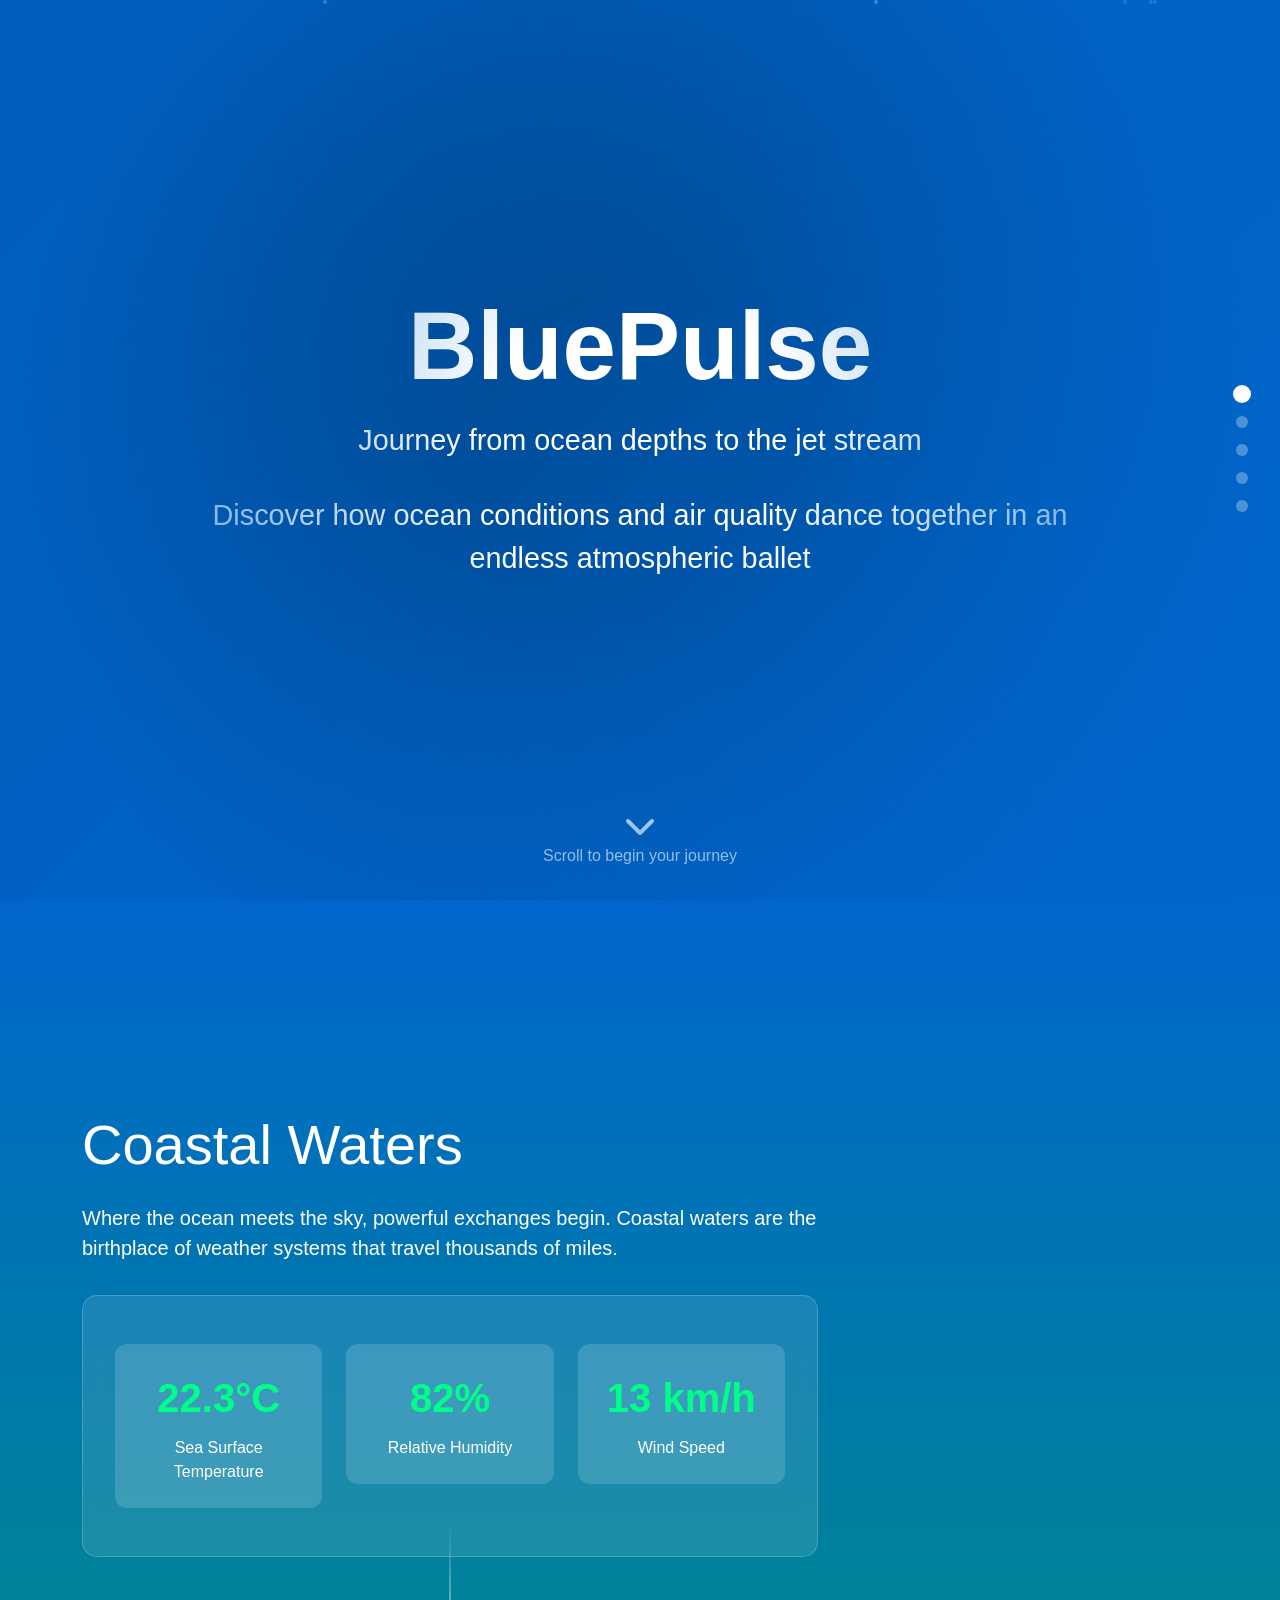
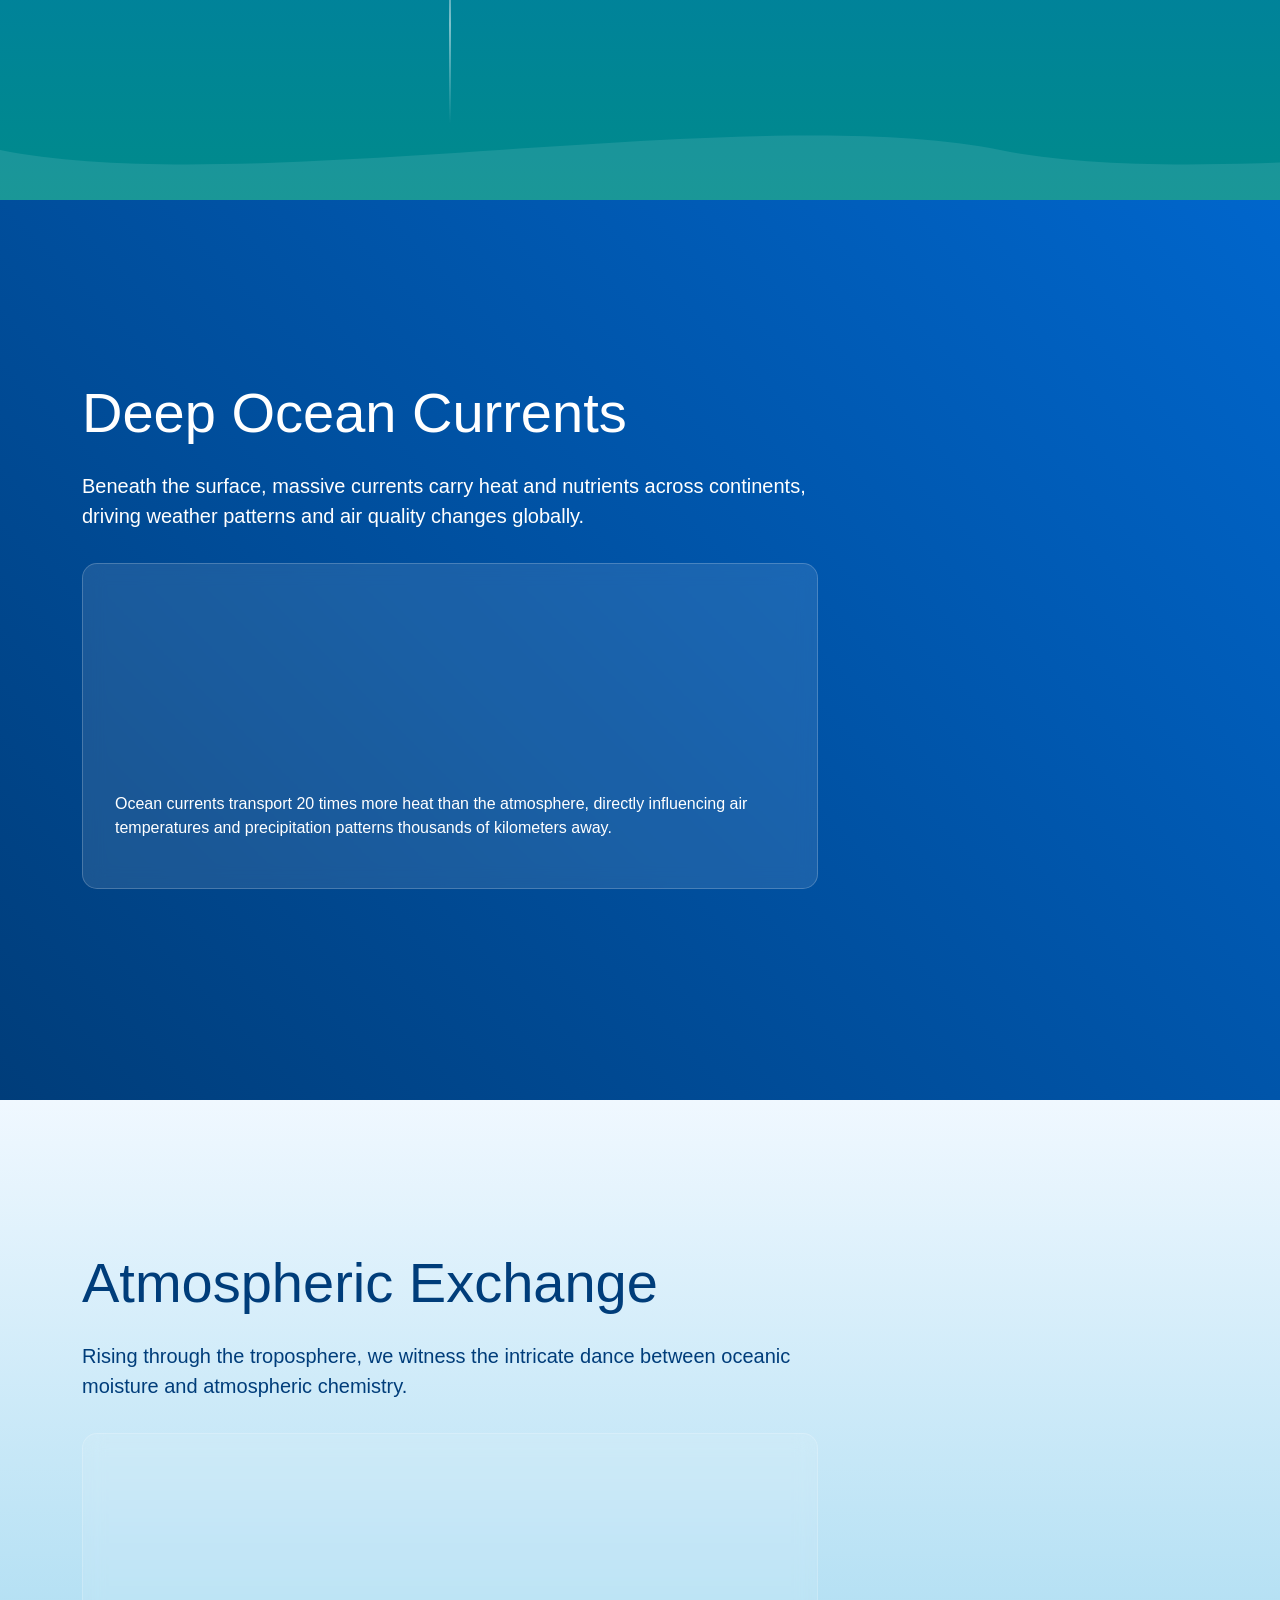
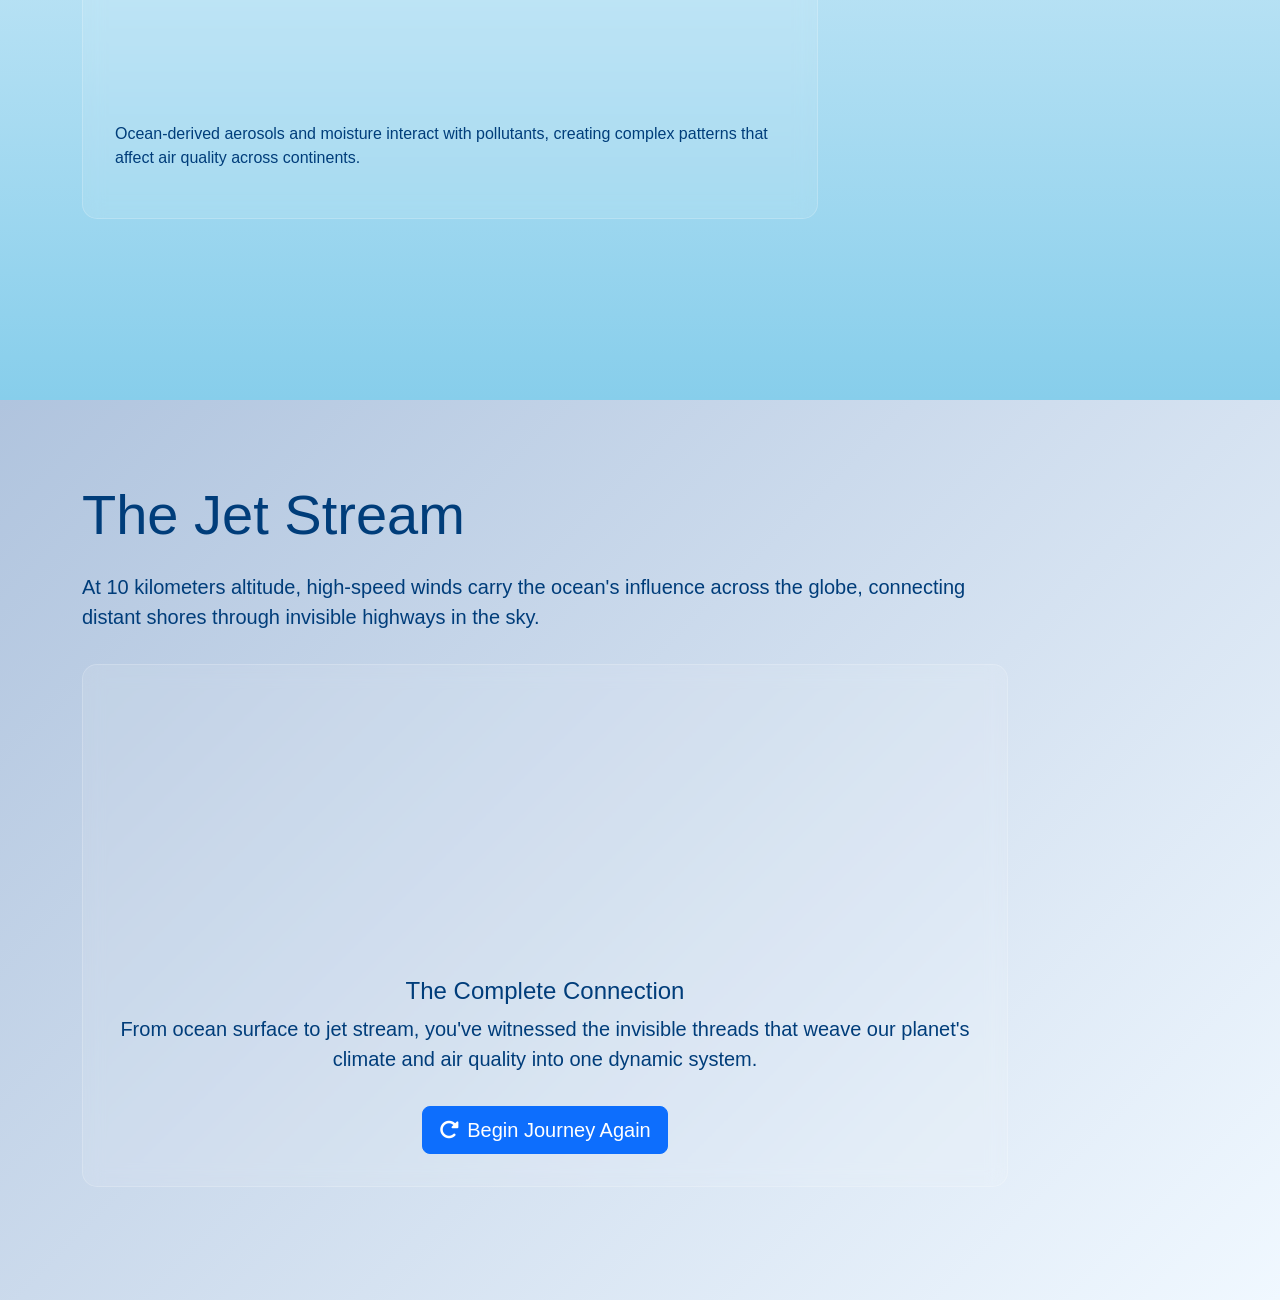
==== index.html @ 776483b1 "renamed the landing pade source file to index.html" ====
<!DOCTYPE html>
<html lang="en">
<head>
    <meta charset="UTF-8">
    <meta name="viewport" content="width=device-width, initial-scale=1.0">
    <title>BluePulse - Ocean to Atmosphere Journey</title>
    <link href="https://cdnjs.cloudflare.com/ajax/libs/bootstrap/5.3.2/css/bootstrap.min.css" rel="stylesheet">
    <link href="https://cdnjs.cloudflare.com/ajax/libs/font-awesome/6.4.0/css/all.min.css" rel="stylesheet">
    

    <style>
        :root {
            --ocean-blue: #0066cc;
            --deep-blue: #003d7a;
            --sky-blue: #87ceeb;
            --cloud-white: #f0f8ff;
            --wave-teal: #008b8b;
            --air-gray: #b0c4de;
        }

        * {
            margin: 0;
            padding: 0;
            box-sizing: border-box;
        }

        body {
            font-family: 'Segoe UI', Tahoma, Geneva, Verdana, sans-serif;
            overflow-x: hidden;
            background: linear-gradient(180deg, var(--deep-blue) 0%, var(--ocean-blue) 50%, var(--sky-blue) 100%);
        }

        .scroll-section {
            min-height: 100vh;
            display: flex;
            align-items: center;
            position: relative;
            padding: 2rem 0;
        }

        .hero-section {
            background: linear-gradient(135deg, var(--deep-blue) 0%, var(--ocean-blue) 100%);
            color: white;
            text-align: center;
            position: relative;
            overflow: hidden;
        }

        .hero-content h1 {
            font-size: clamp(2.5rem, 8vw, 6rem);
            font-weight: 700;
            margin-bottom: 1rem;
            animation: fadeInUp 1s ease-out;
        }

        .hero-content p {
            font-size: clamp(1.2rem, 3vw, 1.8rem);
            margin-bottom: 2rem;
            animation: fadeInUp 1s ease-out 0.3s both;
        }

        .floating-particles {
            position: absolute;
            width: 100%;
            height: 100%;
            overflow: hidden;
        }

        .particle {
            position: absolute;
            width: 4px;
            height: 4px;
            background: rgba(255, 255, 255, 0.6);
            border-radius: 50%;
            animation: float 6s infinite linear;
        }

        .coastline-section {
            background: linear-gradient(to bottom, var(--ocean-blue), var(--wave-teal));
            color: white;
        }

        .ocean-section {
            background: linear-gradient(45deg, var(--deep-blue), var(--ocean-blue));
            color: white;
        }

        .atmosphere-section {
            background: linear-gradient(to top, var(--sky-blue), var(--cloud-white));
            color: var(--deep-blue);
        }

        .jetstream-section {
            background: linear-gradient(135deg, var(--air-gray), var(--cloud-white));
            color: var(--deep-blue);
        }

        .data-visualization {
            background: rgba(255, 255, 255, 0.1);
            border-radius: 15px;
            padding: 2rem;
            margin: 2rem 0;
            backdrop-filter: blur(10px);
            border: 1px solid rgba(255, 255, 255, 0.2);
        }

        .wave-animation {
            position: absolute;
            bottom: 0;
            left: 0;
            width: 100%;
            height: 100px;
            background: url("data:image/svg+xml,%3Csvg xmlns='http://www.w3.org/2000/svg' viewBox='0 0 1200 120'%3E%3Cpath d='M0,60 C300,120 900,0 1200,60 L1200,120 L0,120 Z' fill='rgba(255,255,255,0.1)'/%3E%3C/svg%3E") repeat-x;
            animation: wave 3s ease-in-out infinite;
        }

        .progress-indicator {
            position: fixed;
            top: 50%;
            right: 2rem;
            transform: translateY(-50%);
            z-index: 1000;
            display: flex;
            flex-direction: column;
            gap: 1rem;
        }

        .progress-dot {
            width: 12px;
            height: 12px;
            border-radius: 50%;
            background: rgba(255, 255, 255, 0.3);
            transition: all 0.3s ease;
            cursor: pointer;
        }

        .progress-dot.active {
            background: white;
            transform: scale(1.5);
        }

        .metric-card {
            background: rgba(255, 255, 255, 0.15);
            border-radius: 12px;
            padding: 1.5rem;
            margin: 1rem 0;
            text-align: center;
            transform: translateY(20px);
            opacity: 0;
            transition: all 0.6s ease;
        }

        .metric-card.visible {
            transform: translateY(0);
            opacity: 1;
        }

        .metric-value {
            font-size: 2.5rem;
            font-weight: bold;
            margin-bottom: 0.5rem;
        }

        .flying-transition {
            position: fixed;
            top: 0;
            left: 0;
            width: 100%;
            height: 100%;
            background: radial-gradient(circle, transparent 20%, rgba(0, 102, 204, 0.8) 80%);
            pointer-events: none;
            opacity: 0;
            transition: opacity 0.5s ease;
            z-index: 999;
        }

        .flying-transition.active {
            opacity: 1;
        }

        .scroll-prompt {
            position: absolute;
            bottom: 2rem;
            left: 50%;
            transform: translateX(-50%);
            color: white;
            text-align: center;
            animation: bounce 2s infinite;
        }

        .connection-line {
            position: absolute;
            width: 2px;
            height: 200px;
            background: linear-gradient(to bottom, transparent, rgba(255, 255, 255, 0.5), transparent);
            left: 50%;
            transform: translateX(-50%);
            animation: pulse 2s infinite;
        }

        @keyframes fadeInUp {
            from {
                opacity: 0;
                transform: translateY(30px);
            }
            to {
                opacity: 1;
                transform: translateY(0);
            }
        }

        @keyframes float {
            0% {
                transform: translateY(100vh) rotate(0deg);
                opacity: 0;
            }
            10% {
                opacity: 1;
            }
            90% {
                opacity: 1;
            }
            100% {
                transform: translateY(-100px) rotate(360deg);
                opacity: 0;
            }
        }

        @keyframes wave {
            0%, 100% {
                transform: translateX(0);
            }
            50% {
                transform: translateX(-20px);
            }
        }

        @keyframes bounce {
            0%, 20%, 50%, 80%, 100% {
                transform: translateX(-50%) translateY(0);
            }
            40% {
                transform: translateX(-50%) translateY(-10px);
            }
            60% {
                transform: translateX(-50%) translateY(-5px);
            }
        }

        @keyframes pulse {
            0%, 100% {
                opacity: 0.5;
                transform: translateX(-50%) scaleY(1);
            }
            50% {
                opacity: 1;
                transform: translateX(-50%) scaleY(1.1);
            }
        }

        @media (max-width: 768px) {
            .progress-indicator {
                right: 1rem;
            }
            
            .data-visualization {
                padding: 1rem;
                margin: 1rem 0;
            }
            
            .metric-card {
                padding: 1rem;
            }
            
            .metric-value {
                font-size: 2rem;
            }
        }
    </style>
</head>
<body>
    <!-- Flying Transition Effect -->
    <div class="flying-transition" id="flyingTransition"></div>

    <!-- Progress Indicator -->
    <div class="progress-indicator" id="progressIndicator">
        <div class="progress-dot active" data-section="0"></div>
        <div class="progress-dot" data-section="1"></div>
        <div class="progress-dot" data-section="2"></div>
        <div class="progress-dot" data-section="3"></div>
        <div class="progress-dot" data-section="4"></div>
    </div>

    <!-- Hero Section -->
    <section class="scroll-section hero-section" id="section-0">
        <div class="floating-particles" id="particles"></div>
        <div class="container">
            <div class="row justify-content-center">
                <div class="col-lg-10">
                    <div class="hero-content">
                        <h1>BluePulse</h1>
                        <p>Journey from ocean depths to the jet stream</p>
                        <p class="lead">Discover how ocean conditions and air quality dance together in an endless atmospheric ballet</p>
                        <div class="scroll-prompt">
                            <i class="fas fa-chevron-down fa-2x"></i>
                            <div>Scroll to begin your journey</div>
                        </div>
                    </div>
                </div>
            </div>
        </div>
    </section>

    <!-- Coastline Section -->
    <section class="scroll-section coastline-section" id="section-1">
        <div class="wave-animation"></div>
        <div class="container">
            <div class="row">
                <div class="col-lg-8">
                    <h2 class="display-4 mb-4">Coastal Waters</h2>
                    <p class="lead">Where the ocean meets the sky, powerful exchanges begin. Coastal waters are the birthplace of weather systems that travel thousands of miles.</p>
                    
                    <div class="data-visualization">
                        <div class="row">
                            <div class="col-md-4">
                                <div class="metric-card" data-animate="coastline">
                                    <div class="metric-value" id="seaTemp">22.5°C</div>
                                    <div>Sea Surface Temperature</div>
                                </div>
                            </div>
                            <div class="col-md-4">
                                <div class="metric-card" data-animate="coastline">
                                    <div class="metric-value" id="humidity">78%</div>
                                    <div>Relative Humidity</div>
                                </div>
                            </div>
                            <div class="col-md-4">
                                <div class="metric-card" data-animate="coastline">
                                    <div class="metric-value" id="windSpeed">12 km/h</div>
                                    <div>Wind Speed</div>
                                </div>
                            </div>
                        </div>
                        <div class="connection-line"></div>
                    </div>
                </div>
            </div>
        </div>
    </section>

    <!-- Ocean Section -->
    <section class="scroll-section ocean-section" id="section-2">
        <div class="container">
            <div class="row">
                <div class="col-lg-8">
                    <h2 class="display-4 mb-4">Deep Ocean Currents</h2>
                    <p class="lead">Beneath the surface, massive currents carry heat and nutrients across continents, driving weather patterns and air quality changes globally.</p>
                    
                    <div class="data-visualization">
                        <div class="row">
                            <div class="col-md-6">
                                <div class="metric-card" data-animate="ocean">
                                    <div class="metric-value" id="currentSpeed">2.3 m/s</div>
                                    <div>Current Velocity</div>
                                </div>
                            </div>
                            <div class="col-md-6">
                                <div class="metric-card" data-animate="ocean">
                                    <div class="metric-value" id="thermalEnergy">1.2 PJ</div>
                                    <div>Thermal Energy Transfer</div>
                                </div>
                            </div>
                        </div>
                        <p class="mt-4">Ocean currents transport 20 times more heat than the atmosphere, directly influencing air temperatures and precipitation patterns thousands of kilometers away.</p>
                    </div>
                </div>
            </div>
        </div>
    </section>

    <!-- Atmosphere Section -->
    <section class="scroll-section atmosphere-section" id="section-3">
        <div class="container">
            <div class="row">
                <div class="col-lg-8">
                    <h2 class="display-4 mb-4">Atmospheric Exchange</h2>
                    <p class="lead">Rising through the troposphere, we witness the intricate dance between oceanic moisture and atmospheric chemistry.</p>
                    
                    <div class="data-visualization">
                        <div class="row">
                            <div class="col-md-4">
                                <div class="metric-card" data-animate="atmosphere">
                                    <div class="metric-value" id="pm25">18 μg/m³</div>
                                    <div>PM2.5 Concentration</div>
                                </div>
                            </div>
                            <div class="col-md-4">
                                <div class="metric-card" data-animate="atmosphere">
                                    <div class="metric-value" id="ozone">65 ppb</div>
                                    <div>Ground-level Ozone</div>
                                </div>
                            </div>
                            <div class="col-md-4">
                                <div class="metric-card" data-animate="atmosphere">
                                    <div class="metric-value" id="pressure">1013 hPa</div>
                                    <div>Atmospheric Pressure</div>
                                </div>
                            </div>
                        </div>
                        <p class="mt-4">Ocean-derived aerosols and moisture interact with pollutants, creating complex patterns that affect air quality across continents.</p>
                    </div>
                </div>
            </div>
        </div>
    </section>

    <!-- Jet Stream Section -->
    <section class="scroll-section jetstream-section" id="section-4">
        <div class="container">
            <div class="row">
                <div class="col-lg-10">
                    <h2 class="display-4 mb-4">The Jet Stream</h2>
                    <p class="lead">At 10 kilometers altitude, high-speed winds carry the ocean's influence across the globe, connecting distant shores through invisible highways in the sky.</p>
                    
                    <div class="data-visualization">
                        <div class="row">
                            <div class="col-md-3">
                                <div class="metric-card" data-animate="jetstream">
                                    <div class="metric-value" id="jetSpeed">180 km/h</div>
                                    <div>Jet Stream Velocity</div>
                                </div>
                            </div>
                            <div class="col-md-3">
                                <div class="metric-card" data-animate="jetstream">
                                    <div class="metric-value" id="altitude">10.5 km</div>
                                    <div>Altitude</div>
                                </div>
                            </div>
                            <div class="col-md-3">
                                <div class="metric-card" data-animate="jetstream">
                                    <div class="metric-value" id="transport">50 Mt</div>
                                    <div>Daily Mass Transport</div>
                                </div>
                            </div>
                            <div class="col-md-3">
                                <div class="metric-card" data-animate="jetstream">
                                    <div class="metric-value" id="globalCoverage">95%</div>
                                    <div>Global Coverage</div>
                                </div>
                            </div>
                        </div>
                        <div class="mt-5 text-center">
                            <h4>The Complete Connection</h4>
                            <p class="lead">From ocean surface to jet stream, you've witnessed the invisible threads that weave our planet's climate and air quality into one dynamic system.</p>
                            <button class="btn btn-primary btn-lg mt-3" onclick="restartJourney()">
                                <i class="fas fa-redo-alt me-2"></i>Begin Journey Again
                            </button>
                        </div>
                    </div>
                </div>
            </div>
        </div>
    </section>

    <script src="https://cdnjs.cloudflare.com/ajax/libs/bootstrap/5.3.2/js/bootstrap.bundle.min.js"></script>
    
    <script>
        class BluePulseApp {
            constructor() {
                this.currentSection = 0;
                this.sections = document.querySelectorAll('.scroll-section');
                this.progressDots = document.querySelectorAll('.progress-dot');
                this.flyingTransition = document.getElementById('flyingTransition');
                this.isTransitioning = false;
                
                this.init();
            }

            init() {
                this.createParticles();
                this.setupScrollListeners();
                this.setupProgressIndicator();
                this.animateMetrics();
                this.updateDataValues();
                
                // Start data animation interval
                setInterval(() => this.updateDataValues(), 3000);
            }

            createParticles() {
                const particlesContainer = document.getElementById('particles');
                const particleCount = window.innerWidth < 768 ? 30 : 60;

                for (let i = 0; i < particleCount; i++) {
                    setTimeout(() => {
                        const particle = document.createElement('div');
                        particle.className = 'particle';
                        particle.style.left = Math.random() * 100 + '%';
                        particle.style.animationDelay = Math.random() * 6 + 's';
                        particle.style.animationDuration = (4 + Math.random() * 4) + 's';
                        particlesContainer.appendChild(particle);
                    }, i * 100);
                }
            }

            setupScrollListeners() {
                let ticking = false;
                
                window.addEventListener('scroll', () => {
                    if (!ticking) {
                        requestAnimationFrame(() => {
                            this.handleScroll();
                            ticking = false;
                        });
                        ticking = true;
                    }
                });

                // Smooth scrolling for mobile
                window.addEventListener('touchmove', this.handleScroll.bind(this), { passive: true });
            }

            handleScroll() {
                if (this.isTransitioning) return;

                const scrollPosition = window.pageYOffset;
                const windowHeight = window.innerHeight;
                const totalHeight = document.documentElement.scrollHeight - windowHeight;
                
                // Calculate current section based on scroll position
                const newSection = Math.min(
                    Math.floor((scrollPosition / totalHeight) * this.sections.length),
                    this.sections.length - 1
                );

                if (newSection !== this.currentSection) {
                    this.transitionToSection(newSection);
                }

                // Update progress indicator
                this.updateProgressIndicator(scrollPosition / totalHeight);
                
                // Animate visible metric cards
                this.animateVisibleCards();
            }

            transitionToSection(newSection) {
                if (this.isTransitioning) return;
                
                this.isTransitioning = true;
                this.currentSection = newSection;

                // Flying transition effect
                this.flyingTransition.classList.add('active');
                
                setTimeout(() => {
                    this.flyingTransition.classList.remove('active');
                    this.isTransitioning = false;
                }, 500);

                // Update progress dots
                this.progressDots.forEach((dot, index) => {
                    dot.classList.toggle('active', index === newSection);
                });
            }

            setupProgressIndicator() {
                this.progressDots.forEach((dot, index) => {
                    dot.addEventListener('click', () => {
                        this.scrollToSection(index);
                    });
                });
            }

            scrollToSection(sectionIndex) {
                const section = this.sections[sectionIndex];
                section.scrollIntoView({ behavior: 'smooth' });
            }

            updateProgressIndicator(progress) {
                const totalSections = this.sections.length;
                const currentSectionProgress = progress * totalSections;
                
                this.progressDots.forEach((dot, index) => {
                    const isActive = index <= currentSectionProgress;
                    dot.style.opacity = isActive ? '1' : '0.3';
                    dot.style.transform = index === Math.floor(currentSectionProgress) 
                        ? 'scale(1.5)' : 'scale(1)';
                });
            }

            animateVisibleCards() {
                const cards = document.querySelectorAll('.metric-card');
                
                cards.forEach(card => {
                    const rect = card.getBoundingClientRect();
                    const isVisible = rect.top < window.innerHeight && rect.bottom > 0;
                    
                    if (isVisible) {
                        card.classList.add('visible');
                    }
                });
            }

            animateMetrics() {
                // Initial animation for all metric cards
                setTimeout(() => {
                    this.animateVisibleCards();
                }, 1000);
            }

            updateDataValues() {
                // Simulate real-time data updates with realistic variations
                const updates = {
                    seaTemp: () => (22.5 + (Math.random() - 0.5) * 2).toFixed(1) + '°C',
                    humidity: () => Math.floor(75 + Math.random() * 10) + '%',
                    windSpeed: () => Math.floor(10 + Math.random() * 8) + ' km/h',
                    currentSpeed: () => (2.0 + Math.random() * 0.8).toFixed(1) + ' m/s',
                    thermalEnergy: () => (1.0 + Math.random() * 0.5).toFixed(1) + ' PJ',
                    pm25: () => Math.floor(15 + Math.random() * 10) + ' μg/m³',
                    ozone: () => Math.floor(60 + Math.random() * 15) + ' ppb',
                    pressure: () => Math.floor(1008 + Math.random() * 10) + ' hPa',
                    jetSpeed: () => Math.floor(160 + Math.random() * 40) + ' km/h',
                    altitude: () => (10.2 + Math.random() * 0.6).toFixed(1) + ' km',
                    transport: () => Math.floor(45 + Math.random() * 15) + ' Mt',
                    globalCoverage: () => Math.floor(92 + Math.random() * 6) + '%'
                };

                Object.entries(updates).forEach(([id, updateFn]) => {
                    const element = document.getElementById(id);
                    if (element) {
                        element.textContent = updateFn();
                        element.style.transition = 'color 0.3s ease';
                        element.style.color = '#00ff88';
                        setTimeout(() => {
                            element.style.color = '';
                        }, 300);
                    }
                });
            }

            restartJourney() {
                window.scrollTo({ top: 0, behavior: 'smooth' });
                this.currentSection = 0;
                this.updateProgressIndicator(0);
            }
        }

        // Global restart function
        function restartJourney() {
            window.scrollTo({ top: 0, behavior: 'smooth' });
        }

        // Initialize app when DOM is loaded
        document.addEventListener('DOMContentLoaded', () => {
            const app = new BluePulseApp();
            
            // Expose restart function globally
            window.restartJourney = () => app.restartJourney();
        });

        // Handle window resize
        window.addEventListener('resize', () => {
            // Recreate particles for responsive design
            const particlesContainer = document.getElementById('particles');
            if (particlesContainer) {
                particlesContainer.innerHTML = '';
                setTimeout(() => {
                    const app = new BluePulseApp();
                }, 100);
            }
        });

        // Optimize performance for mobile
        if ('ontouchstart' in window) {
            document.body.style.overflowX = 'hidden';
            
            // Reduce particle count on mobile
            const style = document.createElement('style');
            style.textContent = `
                @media (max-width: 768px) {
                    .particle { animation-duration: 8s !important; }
                    .wave-animation { animation-duration: 4s !important; }
                }
            `;
            document.head.appendChild(style);
        }
    </script>
</body>
</html>
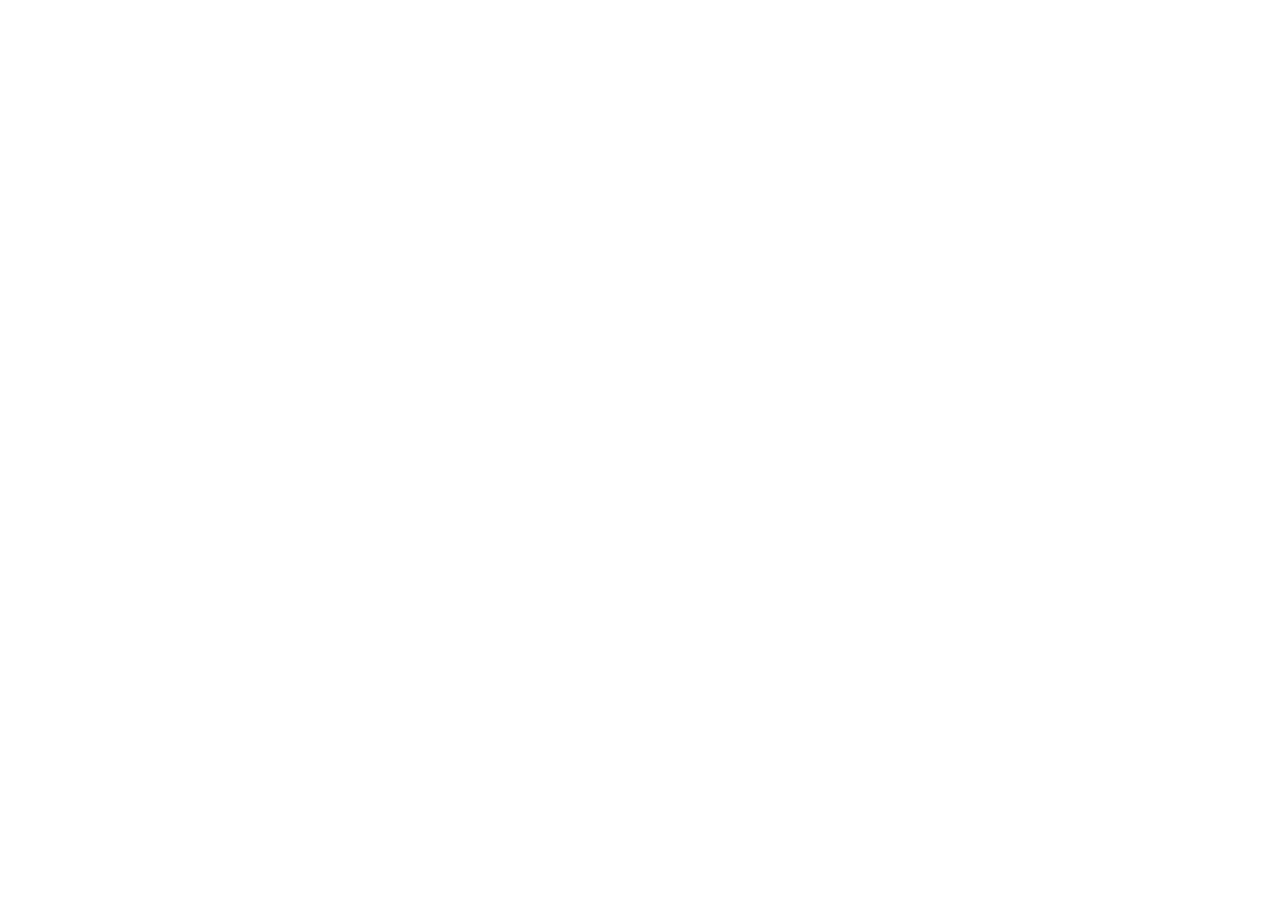
==== commit 51b0701a: "#1 #2 Project files Updated" ====
--- a/index.html
+++ b/index.html
@@ -1,690 +1,24 @@
 <!DOCTYPE html>
 <html lang="en">
-<head>
-    <meta charset="UTF-8">
-    <meta name="viewport" content="width=device-width, initial-scale=1.0">
-    <title>BluePulse - Ocean to Atmosphere Journey</title>
-    <link href="https://cdnjs.cloudflare.com/ajax/libs/bootstrap/5.3.2/css/bootstrap.min.css" rel="stylesheet">
-    <link href="https://cdnjs.cloudflare.com/ajax/libs/font-awesome/6.4.0/css/all.min.css" rel="stylesheet">
-    
+  <head>
+    <meta charset="UTF-8" />
+    <meta name="viewport" content="width=device-width, initial-scale=1.0" />
+    <title>BLUEPULSE</title>
+    <meta name="description" content="Lovable Generated Project" />
+    <meta name="author" content="Lovable" />
 
-    <style>
-        :root {
-            --ocean-blue: #0066cc;
-            --deep-blue: #003d7a;
-            --sky-blue: #87ceeb;
-            --cloud-white: #f0f8ff;
-            --wave-teal: #008b8b;
-            --air-gray: #b0c4de;
-        }
+    <meta property="og:title" content="bluepulse-fly-flow" />
+    <meta property="og:description" content="Lovable Generated Project" />
+    <meta property="og:type" content="website" />
+    <meta property="og:image" content="https://lovable.dev/opengraph-image-p98pqg.png" />
 
-        * {
-            margin: 0;
-            padding: 0;
-            box-sizing: border-box;
-        }
+    <meta name="twitter:card" content="summary_large_image" />
+    <meta name="twitter:site" content="@lovable_dev" />
+    <meta name="twitter:image" content="https://lovable.dev/opengraph-image-p98pqg.png" />
+  </head>
 
-        body {
-            font-family: 'Segoe UI', Tahoma, Geneva, Verdana, sans-serif;
-            overflow-x: hidden;
-            background: linear-gradient(180deg, var(--deep-blue) 0%, var(--ocean-blue) 50%, var(--sky-blue) 100%);
-        }
-
-        .scroll-section {
-            min-height: 100vh;
-            display: flex;
-            align-items: center;
-            position: relative;
-            padding: 2rem 0;
-        }
-
-        .hero-section {
-            background: linear-gradient(135deg, var(--deep-blue) 0%, var(--ocean-blue) 100%);
-            color: white;
-            text-align: center;
-            position: relative;
-            overflow: hidden;
-        }
-
-        .hero-content h1 {
-            font-size: clamp(2.5rem, 8vw, 6rem);
-            font-weight: 700;
-            margin-bottom: 1rem;
-            animation: fadeInUp 1s ease-out;
-        }
-
-        .hero-content p {
-            font-size: clamp(1.2rem, 3vw, 1.8rem);
-            margin-bottom: 2rem;
-            animation: fadeInUp 1s ease-out 0.3s both;
-        }
-
-        .floating-particles {
-            position: absolute;
-            width: 100%;
-            height: 100%;
-            overflow: hidden;
-        }
-
-        .particle {
-            position: absolute;
-            width: 4px;
-            height: 4px;
-            background: rgba(255, 255, 255, 0.6);
-            border-radius: 50%;
-            animation: float 6s infinite linear;
-        }
-
-        .coastline-section {
-            background: linear-gradient(to bottom, var(--ocean-blue), var(--wave-teal));
-            color: white;
-        }
-
-        .ocean-section {
-            background: linear-gradient(45deg, var(--deep-blue), var(--ocean-blue));
-            color: white;
-        }
-
-        .atmosphere-section {
-            background: linear-gradient(to top, var(--sky-blue), var(--cloud-white));
-            color: var(--deep-blue);
-        }
-
-        .jetstream-section {
-            background: linear-gradient(135deg, var(--air-gray), var(--cloud-white));
-            color: var(--deep-blue);
-        }
-
-        .data-visualization {
-            background: rgba(255, 255, 255, 0.1);
-            border-radius: 15px;
-            padding: 2rem;
-            margin: 2rem 0;
-            backdrop-filter: blur(10px);
-            border: 1px solid rgba(255, 255, 255, 0.2);
-        }
-
-        .wave-animation {
-            position: absolute;
-            bottom: 0;
-            left: 0;
-            width: 100%;
-            height: 100px;
-            background: url("data:image/svg+xml,%3Csvg xmlns='http://www.w3.org/2000/svg' viewBox='0 0 1200 120'%3E%3Cpath d='M0,60 C300,120 900,0 1200,60 L1200,120 L0,120 Z' fill='rgba(255,255,255,0.1)'/%3E%3C/svg%3E") repeat-x;
-            animation: wave 3s ease-in-out infinite;
-        }
-
-        .progress-indicator {
-            position: fixed;
-            top: 50%;
-            right: 2rem;
-            transform: translateY(-50%);
-            z-index: 1000;
-            display: flex;
-            flex-direction: column;
-            gap: 1rem;
-        }
-
-        .progress-dot {
-            width: 12px;
-            height: 12px;
-            border-radius: 50%;
-            background: rgba(255, 255, 255, 0.3);
-            transition: all 0.3s ease;
-            cursor: pointer;
-        }
-
-        .progress-dot.active {
-            background: white;
-            transform: scale(1.5);
-        }
-
-        .metric-card {
-            background: rgba(255, 255, 255, 0.15);
-            border-radius: 12px;
-            padding: 1.5rem;
-            margin: 1rem 0;
-            text-align: center;
-            transform: translateY(20px);
-            opacity: 0;
-            transition: all 0.6s ease;
-        }
-
-        .metric-card.visible {
-            transform: translateY(0);
-            opacity: 1;
-        }
-
-        .metric-value {
-            font-size: 2.5rem;
-            font-weight: bold;
-            margin-bottom: 0.5rem;
-        }
-
-        .flying-transition {
-            position: fixed;
-            top: 0;
-            left: 0;
-            width: 100%;
-            height: 100%;
-            background: radial-gradient(circle, transparent 20%, rgba(0, 102, 204, 0.8) 80%);
-            pointer-events: none;
-            opacity: 0;
-            transition: opacity 0.5s ease;
-            z-index: 999;
-        }
-
-        .flying-transition.active {
-            opacity: 1;
-        }
-
-        .scroll-prompt {
-            position: absolute;
-            bottom: 2rem;
-            left: 50%;
-            transform: translateX(-50%);
-            color: white;
-            text-align: center;
-            animation: bounce 2s infinite;
-        }
-
-        .connection-line {
-            position: absolute;
-            width: 2px;
-            height: 200px;
-            background: linear-gradient(to bottom, transparent, rgba(255, 255, 255, 0.5), transparent);
-            left: 50%;
-            transform: translateX(-50%);
-            animation: pulse 2s infinite;
-        }
-
-        @keyframes fadeInUp {
-            from {
-                opacity: 0;
-                transform: translateY(30px);
-            }
-            to {
-                opacity: 1;
-                transform: translateY(0);
-            }
-        }
-
-        @keyframes float {
-            0% {
-                transform: translateY(100vh) rotate(0deg);
-                opacity: 0;
-            }
-            10% {
-                opacity: 1;
-            }
-            90% {
-                opacity: 1;
-            }
-            100% {
-                transform: translateY(-100px) rotate(360deg);
-                opacity: 0;
-            }
-        }
-
-        @keyframes wave {
-            0%, 100% {
-                transform: translateX(0);
-            }
-            50% {
-                transform: translateX(-20px);
-            }
-        }
-
-        @keyframes bounce {
-            0%, 20%, 50%, 80%, 100% {
-                transform: translateX(-50%) translateY(0);
-            }
-            40% {
-                transform: translateX(-50%) translateY(-10px);
-            }
-            60% {
-                transform: translateX(-50%) translateY(-5px);
-            }
-        }
-
-        @keyframes pulse {
-            0%, 100% {
-                opacity: 0.5;
-                transform: translateX(-50%) scaleY(1);
-            }
-            50% {
-                opacity: 1;
-                transform: translateX(-50%) scaleY(1.1);
-            }
-        }
-
-        @media (max-width: 768px) {
-            .progress-indicator {
-                right: 1rem;
-            }
-            
-            .data-visualization {
-                padding: 1rem;
-                margin: 1rem 0;
-            }
-            
-            .metric-card {
-                padding: 1rem;
-            }
-            
-            .metric-value {
-                font-size: 2rem;
-            }
-        }
-    </style>
-</head>
-<body>
-    <!-- Flying Transition Effect -->
-    <div class="flying-transition" id="flyingTransition"></div>
-
-    <!-- Progress Indicator -->
-    <div class="progress-indicator" id="progressIndicator">
-        <div class="progress-dot active" data-section="0"></div>
-        <div class="progress-dot" data-section="1"></div>
-        <div class="progress-dot" data-section="2"></div>
-        <div class="progress-dot" data-section="3"></div>
-        <div class="progress-dot" data-section="4"></div>
-    </div>
-
-    <!-- Hero Section -->
-    <section class="scroll-section hero-section" id="section-0">
-        <div class="floating-particles" id="particles"></div>
-        <div class="container">
-            <div class="row justify-content-center">
-                <div class="col-lg-10">
-                    <div class="hero-content">
-                        <h1>BluePulse</h1>
-                        <p>Journey from ocean depths to the jet stream</p>
-                        <p class="lead">Discover how ocean conditions and air quality dance together in an endless atmospheric ballet</p>
-                        <div class="scroll-prompt">
-                            <i class="fas fa-chevron-down fa-2x"></i>
-                            <div>Scroll to begin your journey</div>
-                        </div>
-                    </div>
-                </div>
-            </div>
-        </div>
-    </section>
-
-    <!-- Coastline Section -->
-    <section class="scroll-section coastline-section" id="section-1">
-        <div class="wave-animation"></div>
-        <div class="container">
-            <div class="row">
-                <div class="col-lg-8">
-                    <h2 class="display-4 mb-4">Coastal Waters</h2>
-                    <p class="lead">Where the ocean meets the sky, powerful exchanges begin. Coastal waters are the birthplace of weather systems that travel thousands of miles.</p>
-                    
-                    <div class="data-visualization">
-                        <div class="row">
-                            <div class="col-md-4">
-                                <div class="metric-card" data-animate="coastline">
-                                    <div class="metric-value" id="seaTemp">22.5°C</div>
-                                    <div>Sea Surface Temperature</div>
-                                </div>
-                            </div>
-                            <div class="col-md-4">
-                                <div class="metric-card" data-animate="coastline">
-                                    <div class="metric-value" id="humidity">78%</div>
-                                    <div>Relative Humidity</div>
-                                </div>
-                            </div>
-                            <div class="col-md-4">
-                                <div class="metric-card" data-animate="coastline">
-                                    <div class="metric-value" id="windSpeed">12 km/h</div>
-                                    <div>Wind Speed</div>
-                                </div>
-                            </div>
-                        </div>
-                        <div class="connection-line"></div>
-                    </div>
-                </div>
-            </div>
-        </div>
-    </section>
-
-    <!-- Ocean Section -->
-    <section class="scroll-section ocean-section" id="section-2">
-        <div class="container">
-            <div class="row">
-                <div class="col-lg-8">
-                    <h2 class="display-4 mb-4">Deep Ocean Currents</h2>
-                    <p class="lead">Beneath the surface, massive currents carry heat and nutrients across continents, driving weather patterns and air quality changes globally.</p>
-                    
-                    <div class="data-visualization">
-                        <div class="row">
-                            <div class="col-md-6">
-                                <div class="metric-card" data-animate="ocean">
-                                    <div class="metric-value" id="currentSpeed">2.3 m/s</div>
-                                    <div>Current Velocity</div>
-                                </div>
-                            </div>
-                            <div class="col-md-6">
-                                <div class="metric-card" data-animate="ocean">
-                                    <div class="metric-value" id="thermalEnergy">1.2 PJ</div>
-                                    <div>Thermal Energy Transfer</div>
-                                </div>
-                            </div>
-                        </div>
-                        <p class="mt-4">Ocean currents transport 20 times more heat than the atmosphere, directly influencing air temperatures and precipitation patterns thousands of kilometers away.</p>
-                    </div>
-                </div>
-            </div>
-        </div>
-    </section>
-
-    <!-- Atmosphere Section -->
-    <section class="scroll-section atmosphere-section" id="section-3">
-        <div class="container">
-            <div class="row">
-                <div class="col-lg-8">
-                    <h2 class="display-4 mb-4">Atmospheric Exchange</h2>
-                    <p class="lead">Rising through the troposphere, we witness the intricate dance between oceanic moisture and atmospheric chemistry.</p>
-                    
-                    <div class="data-visualization">
-                        <div class="row">
-                            <div class="col-md-4">
-                                <div class="metric-card" data-animate="atmosphere">
-                                    <div class="metric-value" id="pm25">18 μg/m³</div>
-                                    <div>PM2.5 Concentration</div>
-                                </div>
-                            </div>
-                            <div class="col-md-4">
-                                <div class="metric-card" data-animate="atmosphere">
-                                    <div class="metric-value" id="ozone">65 ppb</div>
-                                    <div>Ground-level Ozone</div>
-                                </div>
-                            </div>
-                            <div class="col-md-4">
-                                <div class="metric-card" data-animate="atmosphere">
-                                    <div class="metric-value" id="pressure">1013 hPa</div>
-                                    <div>Atmospheric Pressure</div>
-                                </div>
-                            </div>
-                        </div>
-                        <p class="mt-4">Ocean-derived aerosols and moisture interact with pollutants, creating complex patterns that affect air quality across continents.</p>
-                    </div>
-                </div>
-            </div>
-        </div>
-    </section>
-
-    <!-- Jet Stream Section -->
-    <section class="scroll-section jetstream-section" id="section-4">
-        <div class="container">
-            <div class="row">
-                <div class="col-lg-10">
-                    <h2 class="display-4 mb-4">The Jet Stream</h2>
-                    <p class="lead">At 10 kilometers altitude, high-speed winds carry the ocean's influence across the globe, connecting distant shores through invisible highways in the sky.</p>
-                    
-                    <div class="data-visualization">
-                        <div class="row">
-                            <div class="col-md-3">
-                                <div class="metric-card" data-animate="jetstream">
-                                    <div class="metric-value" id="jetSpeed">180 km/h</div>
-                                    <div>Jet Stream Velocity</div>
-                                </div>
-                            </div>
-                            <div class="col-md-3">
-                                <div class="metric-card" data-animate="jetstream">
-                                    <div class="metric-value" id="altitude">10.5 km</div>
-                                    <div>Altitude</div>
-                                </div>
-                            </div>
-                            <div class="col-md-3">
-                                <div class="metric-card" data-animate="jetstream">
-                                    <div class="metric-value" id="transport">50 Mt</div>
-                                    <div>Daily Mass Transport</div>
-                                </div>
-                            </div>
-                            <div class="col-md-3">
-                                <div class="metric-card" data-animate="jetstream">
-                                    <div class="metric-value" id="globalCoverage">95%</div>
-                                    <div>Global Coverage</div>
-                                </div>
-                            </div>
-                        </div>
-                        <div class="mt-5 text-center">
-                            <h4>The Complete Connection</h4>
-                            <p class="lead">From ocean surface to jet stream, you've witnessed the invisible threads that weave our planet's climate and air quality into one dynamic system.</p>
-                            <button class="btn btn-primary btn-lg mt-3" onclick="restartJourney()">
-                                <i class="fas fa-redo-alt me-2"></i>Begin Journey Again
-                            </button>
-                        </div>
-                    </div>
-                </div>
-            </div>
-        </div>
-    </section>
-
-    <script src="https://cdnjs.cloudflare.com/ajax/libs/bootstrap/5.3.2/js/bootstrap.bundle.min.js"></script>
-    
-    <script>
-        class BluePulseApp {
-            constructor() {
-                this.currentSection = 0;
-                this.sections = document.querySelectorAll('.scroll-section');
-                this.progressDots = document.querySelectorAll('.progress-dot');
-                this.flyingTransition = document.getElementById('flyingTransition');
-                this.isTransitioning = false;
-                
-                this.init();
-            }
-
-            init() {
-                this.createParticles();
-                this.setupScrollListeners();
-                this.setupProgressIndicator();
-                this.animateMetrics();
-                this.updateDataValues();
-                
-                // Start data animation interval
-                setInterval(() => this.updateDataValues(), 3000);
-            }
-
-            createParticles() {
-                const particlesContainer = document.getElementById('particles');
-                const particleCount = window.innerWidth < 768 ? 30 : 60;
-
-                for (let i = 0; i < particleCount; i++) {
-                    setTimeout(() => {
-                        const particle = document.createElement('div');
-                        particle.className = 'particle';
-                        particle.style.left = Math.random() * 100 + '%';
-                        particle.style.animationDelay = Math.random() * 6 + 's';
-                        particle.style.animationDuration = (4 + Math.random() * 4) + 's';
-                        particlesContainer.appendChild(particle);
-                    }, i * 100);
-                }
-            }
-
-            setupScrollListeners() {
-                let ticking = false;
-                
-                window.addEventListener('scroll', () => {
-                    if (!ticking) {
-                        requestAnimationFrame(() => {
-                            this.handleScroll();
-                            ticking = false;
-                        });
-                        ticking = true;
-                    }
-                });
-
-                // Smooth scrolling for mobile
-                window.addEventListener('touchmove', this.handleScroll.bind(this), { passive: true });
-            }
-
-            handleScroll() {
-                if (this.isTransitioning) return;
-
-                const scrollPosition = window.pageYOffset;
-                const windowHeight = window.innerHeight;
-                const totalHeight = document.documentElement.scrollHeight - windowHeight;
-                
-                // Calculate current section based on scroll position
-                const newSection = Math.min(
-                    Math.floor((scrollPosition / totalHeight) * this.sections.length),
-                    this.sections.length - 1
-                );
-
-                if (newSection !== this.currentSection) {
-                    this.transitionToSection(newSection);
-                }
-
-                // Update progress indicator
-                this.updateProgressIndicator(scrollPosition / totalHeight);
-                
-                // Animate visible metric cards
-                this.animateVisibleCards();
-            }
-
-            transitionToSection(newSection) {
-                if (this.isTransitioning) return;
-                
-                this.isTransitioning = true;
-                this.currentSection = newSection;
-
-                // Flying transition effect
-                this.flyingTransition.classList.add('active');
-                
-                setTimeout(() => {
-                    this.flyingTransition.classList.remove('active');
-                    this.isTransitioning = false;
-                }, 500);
-
-                // Update progress dots
-                this.progressDots.forEach((dot, index) => {
-                    dot.classList.toggle('active', index === newSection);
-                });
-            }
-
-            setupProgressIndicator() {
-                this.progressDots.forEach((dot, index) => {
-                    dot.addEventListener('click', () => {
-                        this.scrollToSection(index);
-                    });
-                });
-            }
-
-            scrollToSection(sectionIndex) {
-                const section = this.sections[sectionIndex];
-                section.scrollIntoView({ behavior: 'smooth' });
-            }
-
-            updateProgressIndicator(progress) {
-                const totalSections = this.sections.length;
-                const currentSectionProgress = progress * totalSections;
-                
-                this.progressDots.forEach((dot, index) => {
-                    const isActive = index <= currentSectionProgress;
-                    dot.style.opacity = isActive ? '1' : '0.3';
-                    dot.style.transform = index === Math.floor(currentSectionProgress) 
-                        ? 'scale(1.5)' : 'scale(1)';
-                });
-            }
-
-            animateVisibleCards() {
-                const cards = document.querySelectorAll('.metric-card');
-                
-                cards.forEach(card => {
-                    const rect = card.getBoundingClientRect();
-                    const isVisible = rect.top < window.innerHeight && rect.bottom > 0;
-                    
-                    if (isVisible) {
-                        card.classList.add('visible');
-                    }
-                });
-            }
-
-            animateMetrics() {
-                // Initial animation for all metric cards
-                setTimeout(() => {
-                    this.animateVisibleCards();
-                }, 1000);
-            }
-
-            updateDataValues() {
-                // Simulate real-time data updates with realistic variations
-                const updates = {
-                    seaTemp: () => (22.5 + (Math.random() - 0.5) * 2).toFixed(1) + '°C',
-                    humidity: () => Math.floor(75 + Math.random() * 10) + '%',
-                    windSpeed: () => Math.floor(10 + Math.random() * 8) + ' km/h',
-                    currentSpeed: () => (2.0 + Math.random() * 0.8).toFixed(1) + ' m/s',
-                    thermalEnergy: () => (1.0 + Math.random() * 0.5).toFixed(1) + ' PJ',
-                    pm25: () => Math.floor(15 + Math.random() * 10) + ' μg/m³',
-                    ozone: () => Math.floor(60 + Math.random() * 15) + ' ppb',
-                    pressure: () => Math.floor(1008 + Math.random() * 10) + ' hPa',
-                    jetSpeed: () => Math.floor(160 + Math.random() * 40) + ' km/h',
-                    altitude: () => (10.2 + Math.random() * 0.6).toFixed(1) + ' km',
-                    transport: () => Math.floor(45 + Math.random() * 15) + ' Mt',
-                    globalCoverage: () => Math.floor(92 + Math.random() * 6) + '%'
-                };
-
-                Object.entries(updates).forEach(([id, updateFn]) => {
-                    const element = document.getElementById(id);
-                    if (element) {
-                        element.textContent = updateFn();
-                        element.style.transition = 'color 0.3s ease';
-                        element.style.color = '#00ff88';
-                        setTimeout(() => {
-                            element.style.color = '';
-                        }, 300);
-                    }
-                });
-            }
-
-            restartJourney() {
-                window.scrollTo({ top: 0, behavior: 'smooth' });
-                this.currentSection = 0;
-                this.updateProgressIndicator(0);
-            }
-        }
-
-        // Global restart function
-        function restartJourney() {
-            window.scrollTo({ top: 0, behavior: 'smooth' });
-        }
-
-        // Initialize app when DOM is loaded
-        document.addEventListener('DOMContentLoaded', () => {
-            const app = new BluePulseApp();
-            
-            // Expose restart function globally
-            window.restartJourney = () => app.restartJourney();
-        });
-
-        // Handle window resize
-        window.addEventListener('resize', () => {
-            // Recreate particles for responsive design
-            const particlesContainer = document.getElementById('particles');
-            if (particlesContainer) {
-                particlesContainer.innerHTML = '';
-                setTimeout(() => {
-                    const app = new BluePulseApp();
-                }, 100);
-            }
-        });
-
-        // Optimize performance for mobile
-        if ('ontouchstart' in window) {
-            document.body.style.overflowX = 'hidden';
-            
-            // Reduce particle count on mobile
-            const style = document.createElement('style');
-            style.textContent = `
-                @media (max-width: 768px) {
-                    .particle { animation-duration: 8s !important; }
-                    .wave-animation { animation-duration: 4s !important; }
-                }
-            `;
-            document.head.appendChild(style);
-        }
-    </script>
-</body>
-</html>+  <body>
+    <div id="root"></div>
+    <script type="module" src="/src/main.tsx"></script>
+  </body>
+</html>
